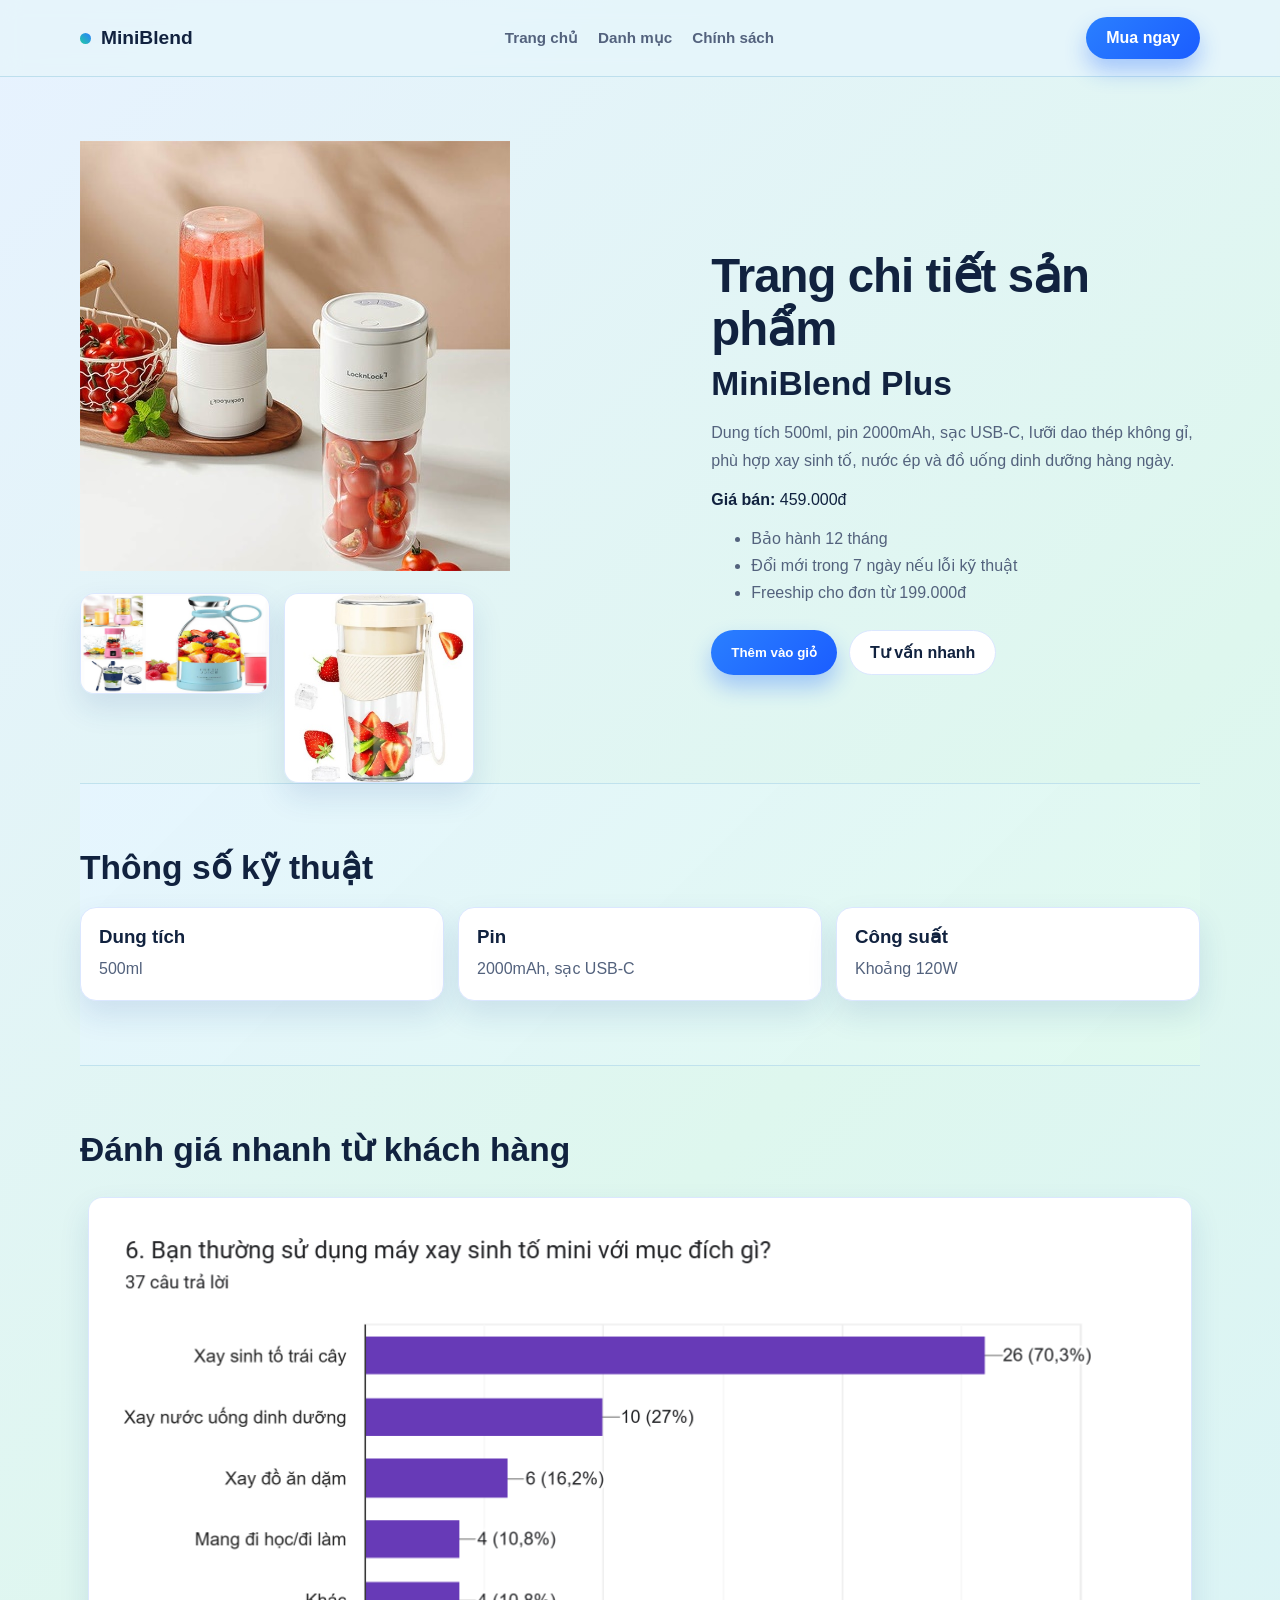
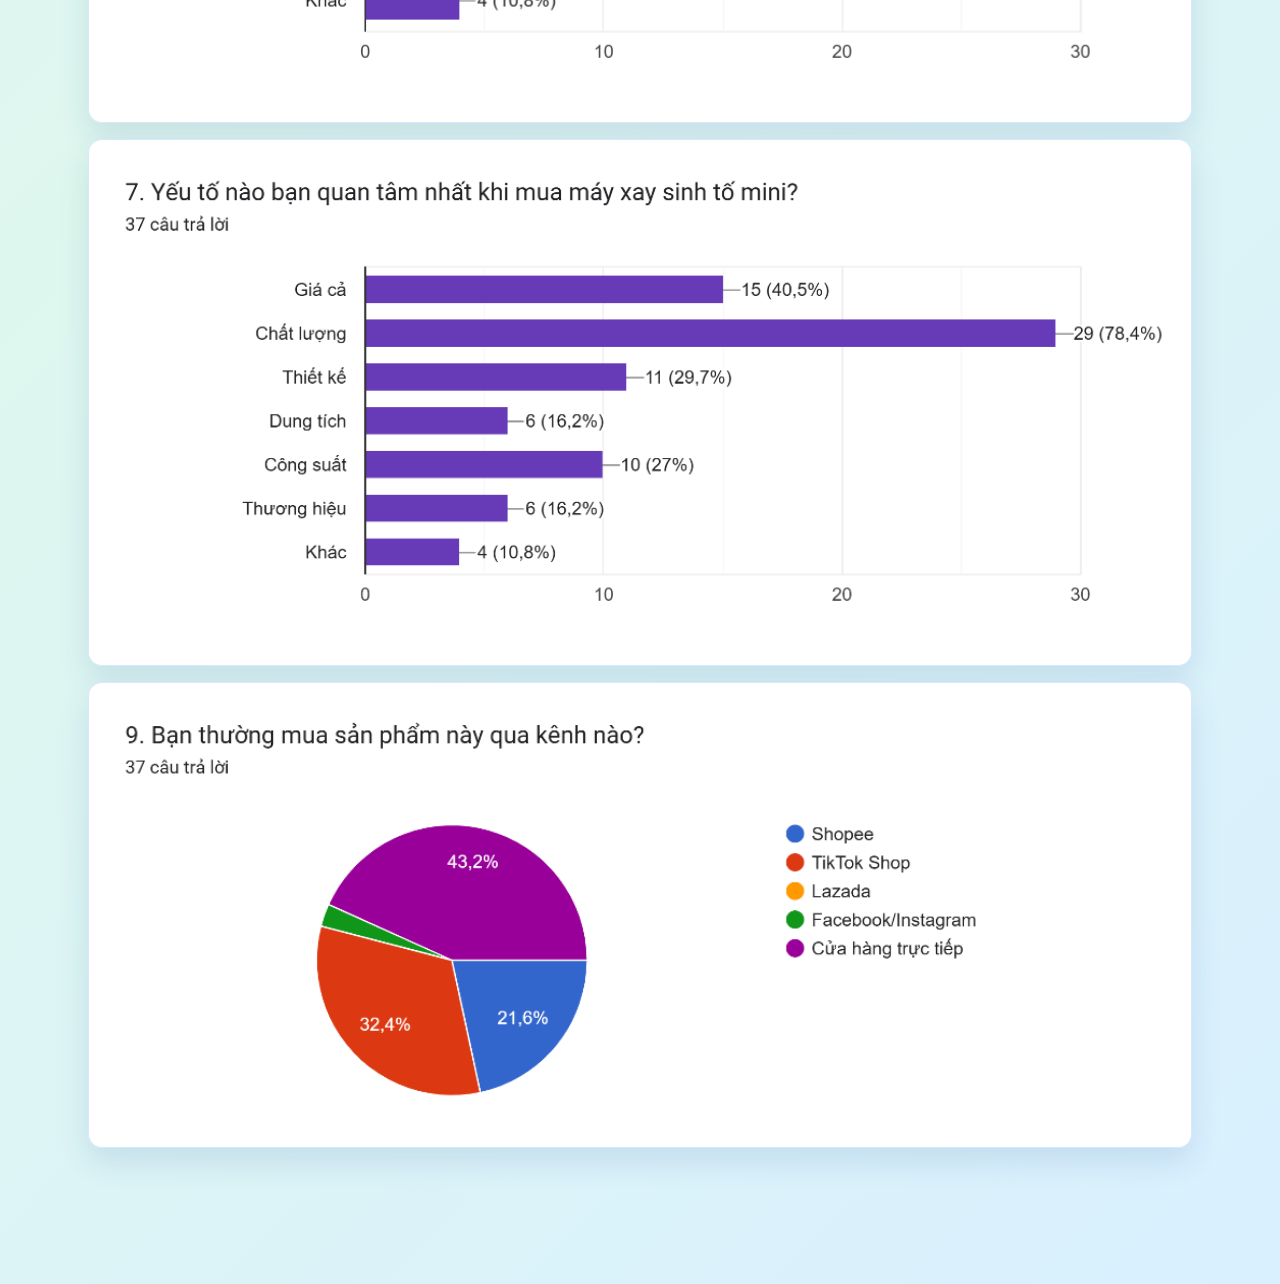
==== chi-tiet-san-pham.html @ 7af7c2ed "ad" ====
<!doctype html>
<html lang="vi">
  <head>
    <meta charset="UTF-8" />
    <meta name="viewport" content="width=device-width, initial-scale=1.0" />
    <title>MiniBlend - Chi tiết sản phẩm</title>
    <link rel="stylesheet" href="styles.css" />
  </head>
  <body>
    <header class="site-header">
      <div class="container nav-wrap">
        <a class="brand" href="index.html"><span class="brand-dot"></span><span>MiniBlend</span></a>
        <nav class="nav-menu">
          <a href="index.html">Trang chủ</a>
          <a href="danh-muc-san-pham.html">Danh mục</a>
          <a href="chinh-sach.html">Chính sách</a>
        </nav>
        <a class="btn btn-primary" href="gio-hang-thanh-toan.html">Mua ngay</a>
      </div>
    </header>

    <main class="section">
      <div class="container hero-grid">
        <div>
          <img src="IMG/Picture8.png" alt="MiniBlend Plus" />
          <div class="image-row">
            <img src="IMG/Picture3.png" alt="Góc nhìn sản phẩm 1" />
            <img src="IMG/Picture4.png" alt="Góc nhìn sản phẩm 2" />
          </div>
        </div>
        <div>
          <h1>Trang chi tiết sản phẩm</h1>
          <h2>MiniBlend Plus</h2>
          <p class="section-intro">
            Dung tích 500ml, pin 2000mAh, sạc USB-C, lưỡi dao thép không gỉ, phù hợp xay sinh tố,
            nước ép và đồ uống dinh dưỡng hàng ngày.
          </p>
          <p><strong>Giá bán:</strong> 459.000đ</p>
          <ul>
            <li>Bảo hành 12 tháng</li>
            <li>Đổi mới trong 7 ngày nếu lỗi kỹ thuật</li>
            <li>Freeship cho đơn từ 199.000đ</li>
          </ul>
          <div class="hero-actions">
            <button class="btn btn-primary" type="button" data-add-to-cart data-name="MiniBlend Plus" data-price="459000">Thêm vào giỏ</button>
            <a class="btn btn-ghost" href="lien-he.html">Tư vấn nhanh</a>
          </div>
        </div>
      </div>

      <div class="container section section-soft">
        <h2>Thông số kỹ thuật</h2>
        <div class="support-grid">
          <article class="support-card"><h3>Dung tích</h3><p>500ml</p></article>
          <article class="support-card"><h3>Pin</h3><p>2000mAh, sạc USB-C</p></article>
          <article class="support-card"><h3>Công suất</h3><p>Khoảng 120W</p></article>
        </div>
      </div>

      <div class="container section">
        <h2>Đánh giá nhanh từ khách hàng</h2>
        <div class="review-slider">
          <div class="review-item"><img src="IMG/Picture14.png" alt="Đánh giá 1" /></div>
          <div class="review-item"><img src="IMG/Picture15.png" alt="Đánh giá 2" /></div>
          <div class="review-item"><img src="IMG/Picture16.png" alt="Đánh giá 3" /></div>
        </div>
      </div>
    </main>
    <script src="app.js"></script>
  </body>
</html>
---- styles.css ----
:root {
  --bg: #f4f8ff;
  --surface: #ffffff;
  --text: #11223f;
  --muted: #53627d;
  --primary: #2a7fff;
  --secondary: #21c9a3;
  --line: #dbe7ff;
  --shadow: 0 14px 30px rgba(27, 70, 146, 0.12);
}

* {
  box-sizing: border-box;
}

html {
  scroll-behavior: smooth;
}

body {
  margin: 0;
  font-family: "Be Vietnam Pro", Arial, sans-serif;
  color: var(--text);
  background: linear-gradient(135deg, #e7f2ff 0%, #def7ee 45%, #d9f0ff 100%);
}

img {
  max-width: 100%;
  display: block;
}

.container {
  width: min(1120px, 92%);
  margin: 0 auto;
}

.site-header {
  position: sticky;
  top: 0;
  z-index: 10;
  backdrop-filter: blur(10px);
  background: rgba(230, 245, 251, 0.86);
  border-bottom: 1px solid rgba(184, 220, 236, 0.9);
}
.nav-actions {
  display: flex;
  align-items: center;
  gap: 12px;
}

.cart-btn {
  position: relative;
  display: inline-flex;
  align-items: center;
  justify-content: center;
  background: white;
  border: 1px solid #ddd;
  padding: 8px 12px;
  border-radius: 8px;
  cursor: pointer;
  font-size: 18px;
  text-decoration: none;
  color: inherit;
}

.cart-btn:hover {
  background: #f5f5f5;
}
.cart-count {
  position: absolute;
  top: -6px;
  right: -6px;
  background: red;
  color: white;
  font-size: 12px;
  padding: 2px 6px;
  border-radius: 50%;
}
.nav-wrap {
  min-height: 76px;
  display: flex;
  align-items: center;
  justify-content: space-between;
  gap: 16px;
}

.brand {
  color: var(--text);
  text-decoration: none;
  font-weight: 800;
  font-size: 1.2rem;
  display: inline-flex;
  align-items: center;
  gap: 10px;
}

.brand-logo {
  width: 35px !important ;
  height: 50px !important ;

  
}

.brand-dot {
  width: 11px;
  height: 11px;
  border-radius: 50%;
  background: linear-gradient(45deg, var(--secondary), var(--primary));
}

.nav-menu {
  display: flex;
  gap: 20px;
}

.nav-menu a {
  text-decoration: none;
  color: var(--muted);
  font-weight: 600;
  font-size: 0.95rem;
}

.btn {
  border: 0;
  border-radius: 999px;
  text-decoration: none;
  display: inline-flex;
  justify-content: center;
  align-items: center;
  padding: 12px 20px;
  font-weight: 700;
  transition: transform 0.18s ease, box-shadow 0.18s ease, opacity 0.18s ease;
}

.btn:hover {
  transform: translateY(-2px);
}

.btn-primary {
  background: linear-gradient(135deg, var(--primary), #1b5dff);
  color: #fff;
  box-shadow: 0 12px 22px rgba(33, 106, 255, 0.33);
}

.btn-ghost {
  border: 1px solid var(--line);
  color: var(--text);
  background: #fff;
}

.btn-large {
  padding-inline: 28px;
  min-height: 54px;
  font-size: 1rem;
}

.hero {
  padding: 52px 0 34px;
}

.hero-grid {
  display: grid;
  grid-template-columns: 1.1fr 0.9fr;
  align-items: center;
  gap: 34px;
}

.tag {
  display: inline-block;
  margin: 0 0 14px;
  padding: 8px 14px;
  border-radius: 999px;
  background: #e8fff9;
  color: #0f9d81;
  font-weight: 700;
  font-size: 0.84rem;
}

h1 {
  margin: 0;
  line-height: 1.12;
  font-size: clamp(1.9rem, 3.7vw, 3rem);
}

main.section h1 {
  margin-bottom: 10px;
  letter-spacing: -0.02em;
}

main.section ul {
  color: var(--muted);
  line-height: 1.7;
}

.hero-content p {
  color: var(--muted);
  line-height: 1.75;
  margin: 18px 0 0;
}

.hero-actions {
  margin-top: 24px;
  display: flex;
  gap: 12px;
  flex-wrap: wrap;
}

.hero-product-gallery {
  margin-top: 20px;
  display: grid;
  gap: 12px;
  grid-template-columns: repeat(3, minmax(0, 1fr));
}

.hero-product-gallery figure {
  margin: 0;
  background: rgba(255, 255, 255, 0.9);
  border: 1px solid var(--line);
  border-radius: 14px;
  padding: 8px;
  box-shadow: var(--shadow);
  transition: transform 0.22s ease, box-shadow 0.22s ease;
}

.hero-product-gallery figure:hover {
  transform: translateY(-4px);
  box-shadow: 0 16px 26px rgba(24, 70, 149, 0.2);
}

.hero-product-gallery img {
  width: 100%;
  aspect-ratio: 4 / 3;
  object-fit: cover;
  border-radius: 10px;
}

.hero-product-gallery figcaption {
  margin-top: 8px;
  text-align: center;
  font-size: 0.86rem;
  font-weight: 700;
  color: #1a4ea8;
}

.hero-kpis {
  list-style: none;
  display: grid;
  grid-template-columns: repeat(3, minmax(0, 1fr));
  gap: 12px;
  margin: 26px 0 0;
  padding: 0;
}

.hero-kpis li {
  background: #fff;
  border: 1px solid var(--line);
  border-radius: 14px;
  padding: 12px;
  box-shadow: var(--shadow);
}

.hero-kpis strong {
  font-size: 1.2rem;
  display: block;
}

.hero-kpis span {
  font-size: 0.84rem;
  color: var(--muted);
}

.hero-media {
  position: relative;
}

.hero-media img {
  border-radius: 24px;
  box-shadow: var(--shadow);
  border: 1px solid rgba(255, 255, 255, 0.7);
}

.floating-card {
  position: absolute;
  left: -10px;
  bottom: 20px;
  background: #fff;
  border: 1px solid var(--line);
  border-radius: 16px;
  padding: 10px 14px;
  box-shadow: var(--shadow);
}

.small {
  margin: 0;
  color: var(--muted);
  font-size: 0.8rem;
}

.section {
  padding: 64px 0;
}

.section-soft {
  background: linear-gradient(135deg, rgba(230, 245, 255, 0.9), rgba(224, 250, 238, 0.92));
  border-top: 1px solid rgba(189, 224, 237, 0.9);
  border-bottom: 1px solid rgba(189, 224, 237, 0.9);
}

h2 {
  margin: 0 0 12px;
  font-size: clamp(1.4rem, 2.8vw, 2.1rem);
}

.section-intro {
  color: var(--muted);
  max-width: 760px;
  line-height: 1.75;
}

.card-grid {
  display: grid;
  gap: 16px;
  grid-template-columns: repeat(4, minmax(0, 1fr));
  margin-top: 24px;
}

.card {
  background: var(--surface);
  border: 1px solid var(--line);
  border-radius: 16px;
  padding: 18px;
  box-shadow: var(--shadow);
  transition: transform 0.22s ease, box-shadow 0.22s ease, border-color 0.22s ease;
}

.card:hover {
  transform: translateY(-6px);
  border-color: #bed5ff;
  box-shadow: 0 18px 30px rgba(31, 81, 168, 0.2);
}

.card h3 {
  margin: 0 0 10px;
  font-size: 1.02rem;
}

.card p {
  margin: 0;
  color: var(--muted);
  line-height: 1.65;
}

.image-row {
  margin-top: 22px;
  display: grid;
  gap: 14px;
  grid-template-columns: repeat(3, minmax(0, 1fr));
}

.image-row img,
.chart-grid img,
.promo-grid img {
  border-radius: 14px;
  border: 1px solid var(--line);
  box-shadow: var(--shadow);
  transition: transform 0.25s ease, box-shadow 0.25s ease, filter 0.25s ease;
}

.image-row img:hover,
.chart-grid img:hover,
.promo-grid img:hover,
.cta-image:hover {
  transform: translateY(-4px) scale(1.01);
  box-shadow: 0 18px 28px rgba(25, 71, 152, 0.22);
  filter: saturate(1.05);
}

.stats-grid {
  margin-top: 22px;
  display: grid;
  gap: 12px;
  grid-template-columns: repeat(4, minmax(0, 1fr));
}

.stat {
  background: #fff;
  border: 1px solid var(--line);
  border-radius: 14px;
  padding: 16px;
}

.stat strong {
  display: block;
  font-size: 1.5rem;
  color: #1e68ff;
}

.stat span {
  color: var(--muted);
  font-size: 0.9rem;
}

.chart-grid {
  margin-top: 18px;
  display: grid;
  gap: 14px;
  grid-template-columns: repeat(3, minmax(0, 1fr));
}

.chart-item {
  margin: 0;
  background: #fff;
  border: 1px solid var(--line);
  border-radius: 14px;
  overflow: hidden;
  box-shadow: var(--shadow);
}

.chart-item figcaption {
  padding: 10px 12px 12px;
  display: flex;
  justify-content: space-between;
  align-items: center;
  gap: 10px;
}

.chart-item figcaption strong {
  font-size: 0.92rem;
}

.chart-item figcaption span {
  color: #1d5ee1;
  font-weight: 800;
  white-space: nowrap;
}

.add-cart-btn {
  width: calc(100% - 16px);
  margin: 0 8px 10px;
  padding: 10px 12px;
  border-radius: 10px;
}

.swot-grid {
  margin-top: 20px;
  display: grid;
  gap: 14px;
  grid-template-columns: repeat(4, minmax(0, 1fr));
}

.swot-card {
  background: #fff;
  border: 1px solid var(--line);
  border-radius: 16px;
  padding: 16px;
  box-shadow: var(--shadow);
  transition: transform 0.2s ease, border-color 0.2s ease;
}

.swot-card:hover {
  transform: translateY(-5px);
  border-color: #bfd6ff;
}

.swot-card h3 {
  margin: 0 0 10px;
}

.swot-card ul {
  margin: 0;
  padding-left: 18px;
  color: var(--muted);
  line-height: 1.62;
}

.timeline {
  margin-top: 20px;
  display: grid;
  gap: 14px;
  grid-template-columns: repeat(4, minmax(0, 1fr));
}

.timeline-item {
  background: #fff;
  border: 1px solid var(--line);
  border-radius: 16px;
  padding: 16px;
  box-shadow: var(--shadow);
  transition: transform 0.22s ease, box-shadow 0.22s ease;
}

.timeline-item:hover {
  transform: translateY(-6px);
  box-shadow: 0 18px 30px rgba(28, 77, 161, 0.2);
}

.timeline-item span {
  display: inline-block;
  padding: 4px 10px;
  border-radius: 999px;
  background: #ebf3ff;
  color: #1d5ee1;
  font-size: 0.82rem;
  font-weight: 700;
}

.timeline-item h3 {
  margin: 10px 0 8px;
  font-size: 1rem;
}

.timeline-item p {
  margin: 0;
  color: var(--muted);
  line-height: 1.65;
}

.vision-grid {
  margin-top: 20px;
  display: grid;
  gap: 14px;
  grid-template-columns: repeat(2, minmax(0, 1fr));
}

.vision-card {
  background: #fff;
  border: 1px solid var(--line);
  border-radius: 16px;
  padding: 18px;
  box-shadow: var(--shadow);
  transition: transform 0.2s ease, border-color 0.2s ease;
}

.vision-card:hover {
  transform: translateY(-5px);
  border-color: #bfd6ff;
}

.vision-card h3 {
  margin: 0 0 8px;
}

.vision-card p {
  margin: 0;
  color: var(--muted);
  line-height: 1.65;
}

.persona-grid {
  margin-top: 20px;
  display: grid;
  gap: 14px;
  grid-template-columns: repeat(4, minmax(0, 1fr));
}

.persona-card {
  background: #fff;
  border: 1px solid var(--line);
  border-radius: 16px;
  padding: 16px;
  box-shadow: var(--shadow);
  transition: transform 0.2s ease, box-shadow 0.2s ease;
}

.persona-card:hover {
  transform: translateY(-6px);
  box-shadow: 0 18px 30px rgba(28, 77, 161, 0.2);
}

.persona-card h3 {
  margin: 0 0 8px;
}

.persona-card p {
  margin: 0;
  color: var(--muted);
  line-height: 1.62;
}

.channel-wrap {
  display: grid;
  gap: 16px;
  grid-template-columns: repeat(3, minmax(0, 1fr));
  margin-top: 22px;
}

.channel-card {
  background: #fff;
  border: 1px solid var(--line);
  border-radius: 16px;
  padding: 18px;
  box-shadow: var(--shadow);
  transition: transform 0.22s ease, border-color 0.22s ease;
}

.channel-card:hover {
  transform: translateY(-6px);
  border-color: #bdd3ff;
}

.channel-card img {
  height: 42px;
  width: auto;
  object-fit: contain;
}

.channel-card h3 {
  margin: 12px 0 8px;
}

.channel-card p {
  margin: 0;
  color: var(--muted);
  line-height: 1.65;
}

.promo-grid {
  margin-top: 20px;
  display: grid;
  gap: 14px;
  grid-template-columns: repeat(4, minmax(0, 1fr));
}

.finance-table-wrap {
  margin-top: 18px;
  border: 1px solid var(--line);
  border-radius: 16px;
  overflow: auto;
  background: #fff;
  box-shadow: var(--shadow);
}

.finance-table {
  width: 100%;
  min-width: 680px;
  border-collapse: collapse;
}

.finance-table th,
.finance-table td {
  text-align: left;
  padding: 14px 16px;
  border-bottom: 1px solid #e7efff;
}

.finance-table thead th {
  background: #f3f8ff;
  color: #1a4ea8;
  font-weight: 700;
}

.finance-table tbody tr:last-child td {
  border-bottom: 0;
}

.finance-table tbody tr {
  transition: background-color 0.18s ease;
}

.finance-table tbody tr:hover {
  background: #f6faff;
}

.support-grid {
  margin-top: 20px;
  display: grid;
  gap: 14px;
  grid-template-columns: repeat(3, minmax(0, 1fr));
}

.support-card {
  background: #fff;
  border: 1px solid var(--line);
  border-radius: 16px;
  padding: 18px;
  box-shadow: var(--shadow);
  transition: transform 0.2s ease, border-color 0.2s ease;
}

.support-card:hover {
  transform: translateY(-6px);
  border-color: #bfd4ff;
}

.support-card h3 {
  margin: 0 0 8px;
}

.support-card p {
  margin: 0;
  color: var(--muted);
  line-height: 1.65;
}

.support-card .btn {
  margin-top: 12px;
}

.review-slider {
  margin-top: 20px;
}

.review-item {
  padding: 8px;
}

.review-item img {
  width: 100%;
  border-radius: 14px;
  border: 1px solid var(--line);
  box-shadow: var(--shadow);
  transition: transform 0.25s ease, box-shadow 0.25s ease;
}

.review-item img:hover {
  transform: translateY(-4px) scale(1.01);
  box-shadow: 0 18px 28px rgba(25, 71, 152, 0.22);
}

.review-slider .slick-dots {
  bottom: -34px;
}

.review-slider .slick-dots li button:before {
  color: #9ebcff;
  font-size: 10px;
}

.review-slider .slick-dots li.slick-active button:before {
  color: #2f54ff;
}

.fallback-slider {
  position: relative;
  min-height: 280px;
}

.fallback-slider .review-item {
  display: none;
  animation: fadeInReview 0.35s ease;
}

.fallback-slider .review-item.is-active {
  display: block;
}

@keyframes fadeInReview {
  from {
    opacity: 0;
    transform: translateY(4px);
  }
  to {
    opacity: 1;
    transform: translateY(0);
  }
}

.cta-wrap {
  border-radius: 22px;
  border: 1px solid #d4e4ff;
  background: linear-gradient(130deg, #f8fbff, #e9f2ff);
  padding: 24px;
  box-shadow: var(--shadow);
  display: flex;
  justify-content: space-between;
  align-items: center;
  gap: 20px;
}

.cta-content {
  flex: 1;
}

.cta p {
  margin: 10px 0 0;
  color: var(--muted);
  line-height: 1.7;
}

.order-form {
  margin-top: 18px;
  display: flex;
  flex-direction: column;
  gap: 12px;
}

.form-grid {
  display: grid;
  gap: 12px;
  grid-template-columns: repeat(2, minmax(0, 1fr));
}

.order-form label {
  display: flex;
  flex-direction: column;
  gap: 7px;
  font-weight: 600;
  color: #2f4266;
  font-size: 0.92rem;
}

.order-form input,
.order-form select,
.order-form textarea {
  width: 100%;
  border-radius: 12px;
  border: 1px solid #cfe0ff;
  background: #fff;
  padding: 11px 12px;
  font: inherit;
  color: var(--text);
}

.order-form input:focus,
.order-form select:focus,
.order-form textarea:focus {
  outline: 2px solid rgba(42, 127, 255, 0.2);
  border-color: #2a7fff;
}

.order-form button {
  margin-top: 4px;
  width: fit-content;
}

.order-form button,
.support-card .btn,
.btn-primary {
  transition: transform 0.18s ease, box-shadow 0.18s ease, filter 0.18s ease;
}

.btn-primary:hover {
  filter: brightness(1.04);
}

.cta-image {
  width: min(370px, 100%);
  border-radius: 18px;
  border: 1px solid #d4e4ff;
  box-shadow: var(--shadow);
}

.floating-contact {
  position: fixed;
  right: 18px;
  bottom: 20px;
  z-index: 40;
  display: flex;
  flex-direction: column;
  align-items: flex-end;
  gap: 10px;
}

.contact-btn {
  width: 56px;
  height: 56px;
  text-decoration: none;
  color: #fff;
  font-weight: 700;
  border-radius: 50%;
  padding: 0;
  box-shadow: 0 10px 18px rgba(27, 70, 146, 0.28);
  transition: transform 0.18s ease, box-shadow 0.18s ease;
  display: inline-flex;
  align-items: center;
  justify-content: center;
}

.contact-btn:hover {
  transform: translateY(-2px);
}

.contact-btn svg {
  width: 24px;
  height: 24px;
  flex: 0 0 24px;
}

.contact-btn.zalo {
  background: linear-gradient(135deg, #18a3ff, #0b74ff);
}

.contact-btn.messenger {
  background: linear-gradient(135deg, #7a5cff, #2f54ff);
}

.chat-widget {
  position: relative;
  z-index: 42;
}

.chat-toggle {
  width: 58px;
  height: 58px;
  border: 0;
  border-radius: 50%;
  background: linear-gradient(135deg, #6e74ff, #2f54ff);
  box-shadow: 0 12px 24px rgba(45, 84, 255, 0.35);
  display: inline-flex;
  align-items: center;
  justify-content: center;
  cursor: pointer;
  transition: transform 0.2s ease, box-shadow 0.2s ease;
}

.chat-toggle svg {
  width: 28px;
  height: 28px;
}

.chat-toggle:hover {
  transform: translateY(-3px) scale(1.04);
  box-shadow: 0 16px 24px rgba(45, 84, 255, 0.4);
}

.chat-panel {
  position: absolute;
  right: 0;
  bottom: calc(100% + 12px);
  width: 320px;
  max-width: calc(100vw - 24px);
  background: #fff;
  border: 1px solid var(--line);
  border-radius: 18px;
  box-shadow: 0 20px 36px rgba(20, 58, 124, 0.2);
  overflow: hidden;
  margin-bottom: 12px;
  opacity: 0;
  visibility: hidden;
  transform: translateY(8px) scale(0.98);
  transition: all 0.2s ease;
}

.chat-panel.is-open {
  opacity: 1;
  visibility: visible;
  transform: translateY(0) scale(1);
}

.chat-header {
  min-height: 52px;
  background: linear-gradient(135deg, #2f54ff, #6f73ff);
  color: #fff;
  padding: 10px 12px;
  display: flex;
  align-items: center;
  justify-content: space-between;
}

.chat-close {
  border: 0;
  background: rgba(255, 255, 255, 0.2);
  color: #fff;
  width: 28px;
  height: 28px;
  border-radius: 50%;
  cursor: pointer;
}

.chat-body {
  max-height: 260px;
  overflow-y: auto;
  padding: 12px;
  display: flex;
  flex-direction: column;
  gap: 8px;
  background: #fbfdff;
}

.chat-bubble {
  max-width: 85%;
  padding: 9px 12px;
  border-radius: 12px;
  line-height: 1.45;
  font-size: 0.9rem;
}

.chat-bubble.bot {
  align-self: flex-start;
  background: #eef3ff;
  color: #1d2f57;
}

.chat-bubble.user {
  align-self: flex-end;
  background: #2f54ff;
  color: #fff;
}

.chat-quick {
  padding: 10px 12px;
  display: flex;
  gap: 8px;
  flex-wrap: wrap;
  border-top: 1px solid #e7efff;
}

.quick-btn {
  border: 1px solid #d7e3ff;
  background: #fff;
  color: #2047ba;
  border-radius: 999px;
  padding: 6px 10px;
  font-size: 0.78rem;
  cursor: pointer;
  transition: all 0.18s ease;
}

.quick-btn:hover {
  background: #edf3ff;
  border-color: #bcd0ff;
}

.chat-input-wrap {
  border-top: 1px solid #e7efff;
  padding: 10px 12px 12px;
  display: grid;
  grid-template-columns: 1fr auto;
  gap: 8px;
}

.chat-input-wrap input {
  border: 1px solid #d5e3ff;
  border-radius: 10px;
  padding: 10px;
  font: inherit;
}

.chat-input-wrap button {
  border: 0;
  border-radius: 10px;
  background: #2f54ff;
  color: #fff;
  padding: 10px 12px;
  font-weight: 700;
  cursor: pointer;
  transition: transform 0.18s ease, filter 0.18s ease;
}

.chat-input-wrap button:hover {
  transform: translateY(-1px);
  filter: brightness(1.05);
}

.site-footer {
  border-top: 1px solid #dbe7ff;
  background: rgba(255, 255, 255, 0.6);
}

.footer-wrap {
  min-height: 86px;
  display: flex;
  justify-content: space-between;
  align-items: center;
  gap: 16px;
}

.footer-wrap p {
  margin: 7px 0 0;
  color: var(--muted);
}

.footer-wrap img {
  width: 40px;
  height: 40px;
}

@media (max-width: 980px) {
  .nav-menu {
    display: none;
  }

  .hero-grid,
  .card-grid,
  .stats-grid,
  .chart-grid,
  .swot-grid,
  .vision-grid,
  .persona-grid,
  .timeline,
  .channel-wrap,
  .promo-grid,
  .support-grid,
  .image-row {
    grid-template-columns: repeat(2, minmax(0, 1fr));
  }

  .cta-wrap {
    flex-direction: column;
    align-items: flex-start;
  }

  .form-grid {
    grid-template-columns: 1fr;
  }
}

@media (max-width: 640px) {
  .hero {
    padding-top: 30px;
  }

  .hero-grid,
  .card-grid,
  .stats-grid,
  .chart-grid,
  .vision-grid,
  .persona-grid,
  .channel-wrap,
  .promo-grid,
  .support-grid,
  .image-row,
  .hero-kpis {
    grid-template-columns: 1fr;
  }

  .hero-product-gallery {
    grid-template-columns: 1fr;
  }

  .floating-card {
    left: 10px;
    right: 10px;
    bottom: 10px;
  }

  .floating-contact {
    right: 12px;
    bottom: 12px;
  }

  .chat-widget {
    position: relative;
  }

  .chat-toggle {
    width: 54px;
    height: 54px;
  }

  .chat-panel {
    width: min(320px, calc(100vw - 24px));
  }

  .contact-btn {
    width: 52px;
    height: 52px;
  }
}
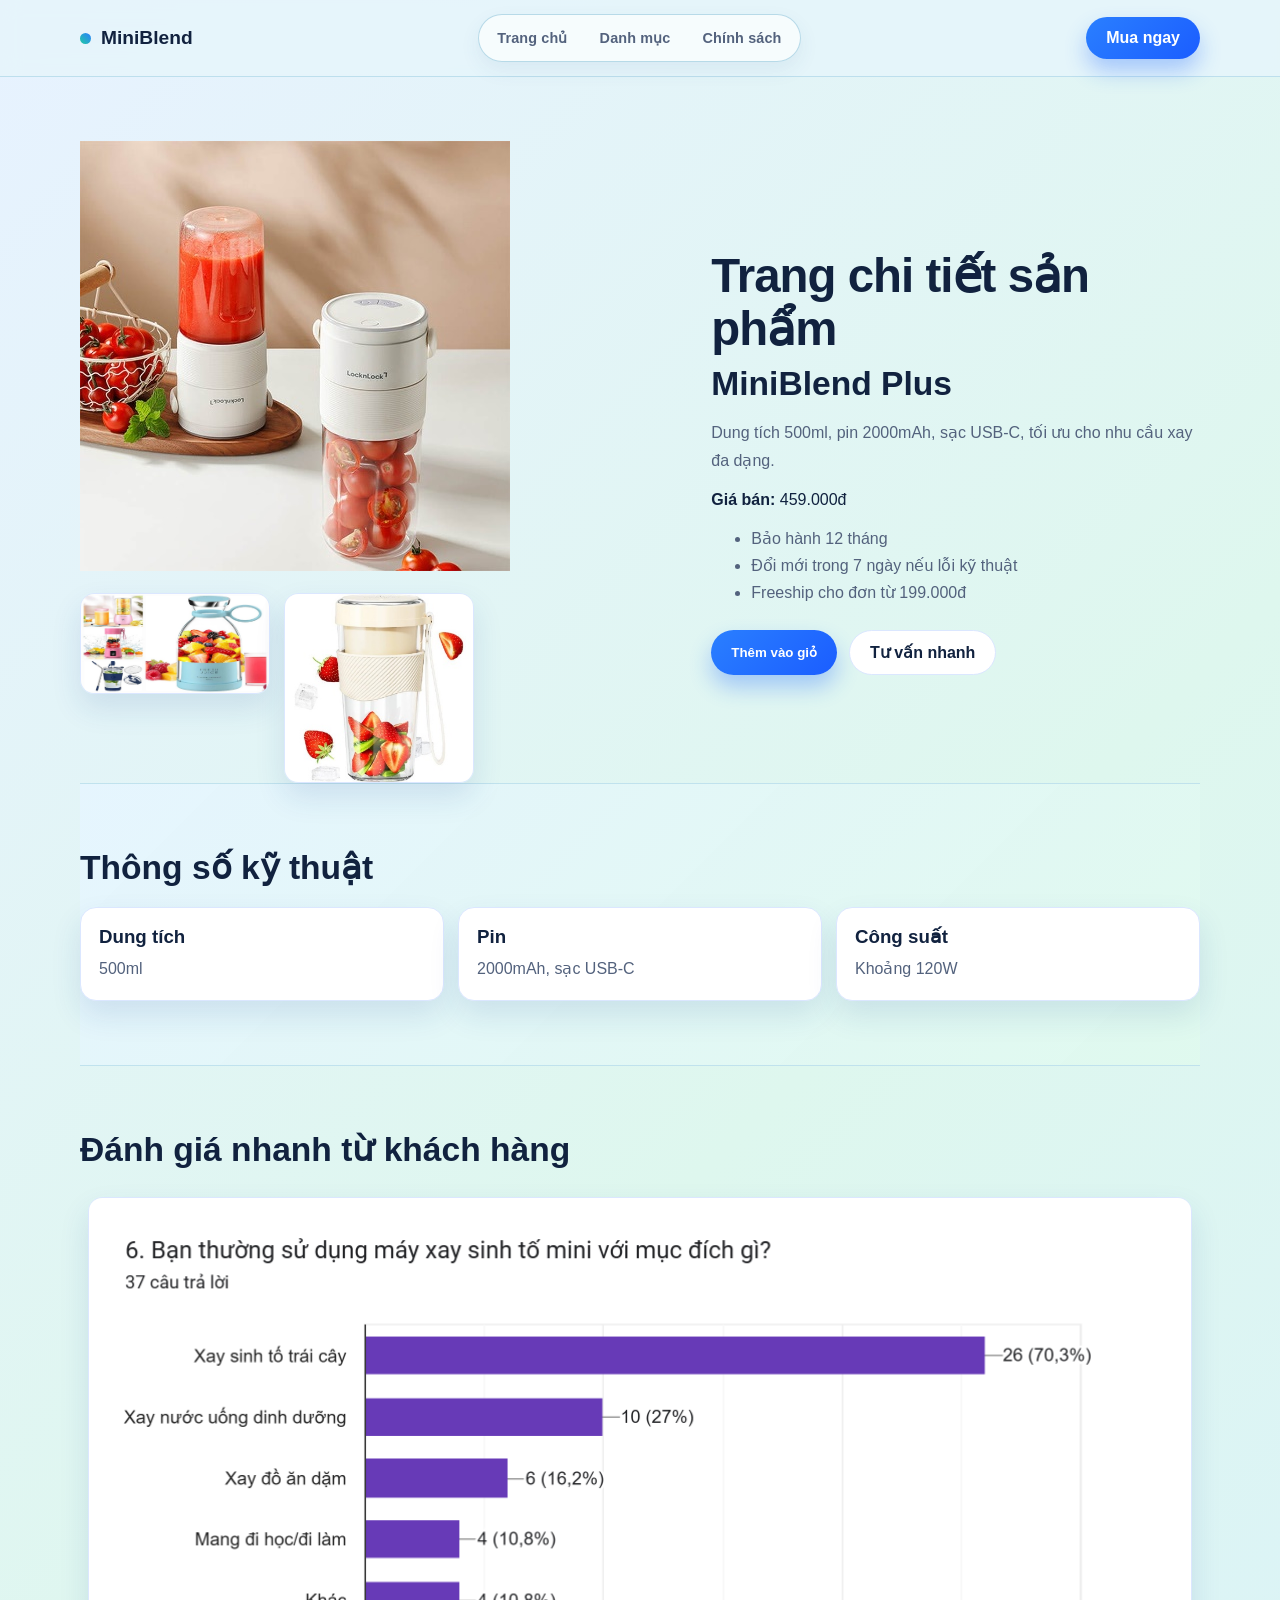
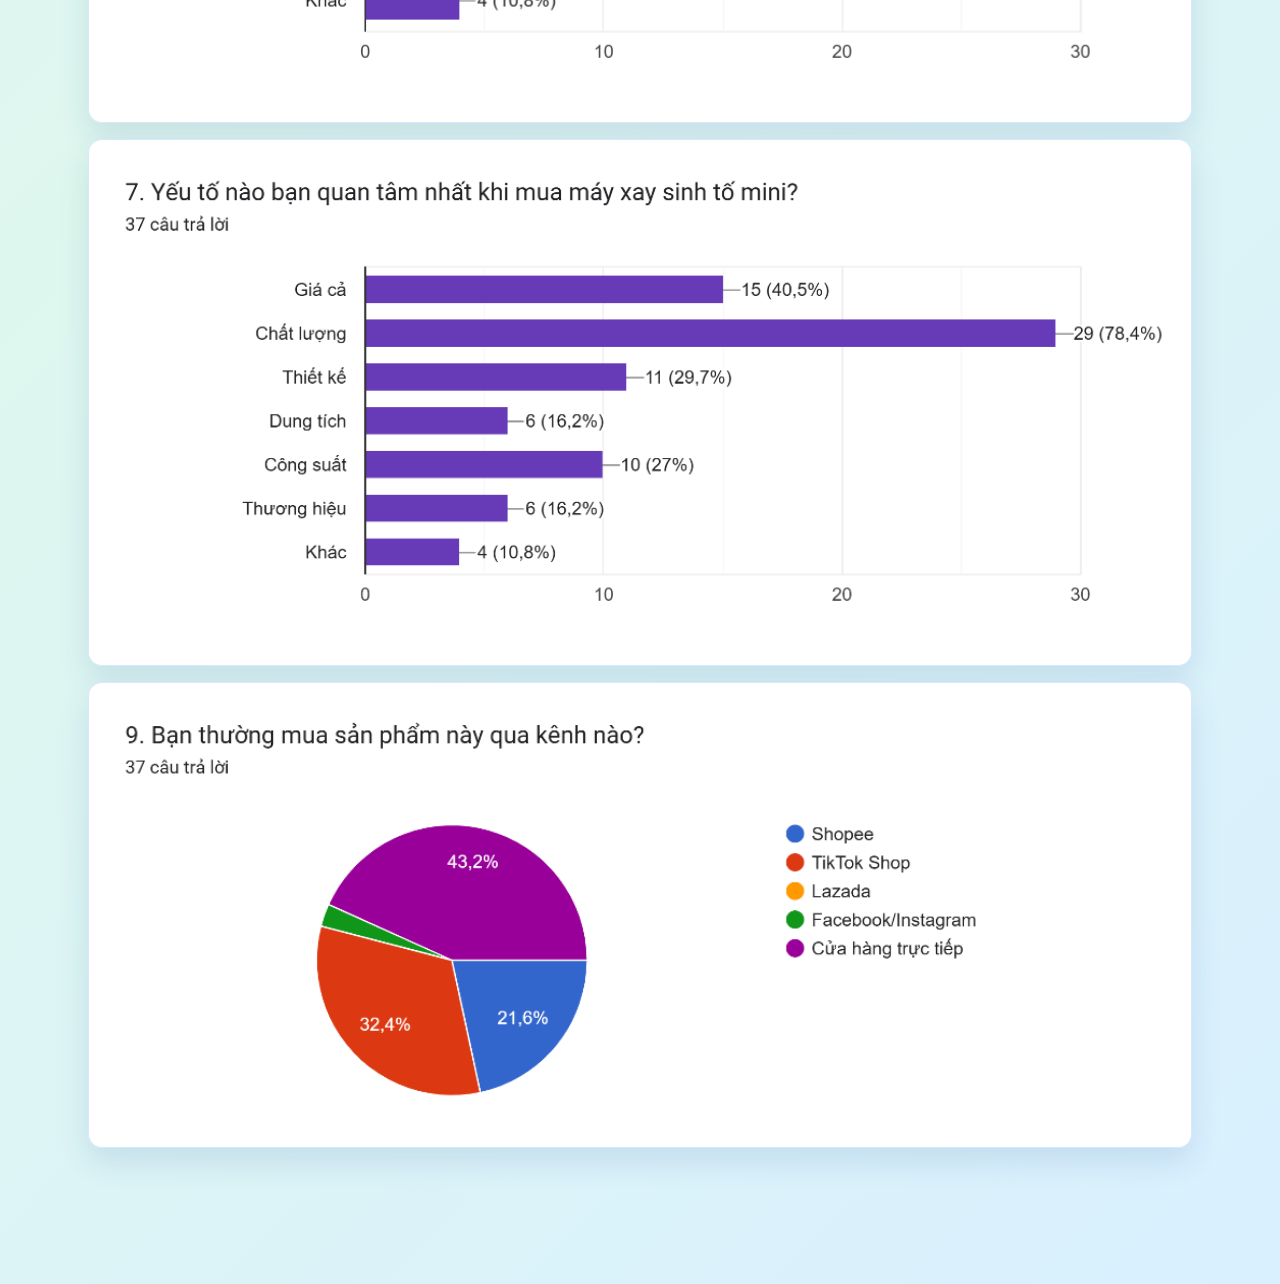
==== commit 072c5b71: "ad" ====
--- a/chi-tiet-san-pham.html
+++ b/chi-tiet-san-pham.html
@@ -22,27 +22,27 @@
     <main class="section">
       <div class="container hero-grid">
         <div>
-          <img src="IMG/Picture8.png" alt="MiniBlend Plus" />
+          <img id="detailImage" src="IMG/Picture8.png" alt="MiniBlend Plus" />
           <div class="image-row">
-            <img src="IMG/Picture3.png" alt="Góc nhìn sản phẩm 1" />
-            <img src="IMG/Picture4.png" alt="Góc nhìn sản phẩm 2" />
+            <img id="detailImageSub1" src="IMG/Picture3.png" alt="Góc nhìn sản phẩm 1" />
+            <img id="detailImageSub2" src="IMG/Picture4.png" alt="Góc nhìn sản phẩm 2" />
           </div>
         </div>
         <div>
           <h1>Trang chi tiết sản phẩm</h1>
-          <h2>MiniBlend Plus</h2>
-          <p class="section-intro">
+          <h2 id="detailName">MiniBlend Plus</h2>
+          <p class="section-intro" id="detailDesc">
             Dung tích 500ml, pin 2000mAh, sạc USB-C, lưỡi dao thép không gỉ, phù hợp xay sinh tố,
             nước ép và đồ uống dinh dưỡng hàng ngày.
           </p>
-          <p><strong>Giá bán:</strong> 459.000đ</p>
+          <p><strong>Giá bán:</strong> <span id="detailPrice">459.000đ</span></p>
           <ul>
             <li>Bảo hành 12 tháng</li>
             <li>Đổi mới trong 7 ngày nếu lỗi kỹ thuật</li>
             <li>Freeship cho đơn từ 199.000đ</li>
           </ul>
           <div class="hero-actions">
-            <button class="btn btn-primary" type="button" data-add-to-cart data-name="MiniBlend Plus" data-price="459000">Thêm vào giỏ</button>
+            <button class="btn btn-primary" id="detailAddToCartBtn" type="button" data-add-to-cart data-name="MiniBlend Plus" data-price="459000">Thêm vào giỏ</button>
             <a class="btn btn-ghost" href="lien-he.html">Tư vấn nhanh</a>
           </div>
         </div>
--- a/styles.css
+++ b/styles.css
@@ -110,14 +110,30 @@
 
 .nav-menu {
   display: flex;
-  gap: 20px;
+  align-items: center;
+  gap: 8px;
+  padding: 6px;
+  border: 1px solid rgba(177, 214, 230, 0.9);
+  border-radius: 999px;
+  background: rgba(255, 255, 255, 0.66);
+  box-shadow: 0 8px 20px rgba(33, 94, 142, 0.08);
 }
 
 .nav-menu a {
   text-decoration: none;
   color: var(--muted);
-  font-weight: 600;
-  font-size: 0.95rem;
+  font-weight: 700;
+  font-size: 0.9rem;
+  letter-spacing: 0.01em;
+  padding: 9px 12px;
+  border-radius: 999px;
+  transition: color 0.18s ease, background-color 0.18s ease, transform 0.18s ease;
+}
+
+.nav-menu a:hover {
+  color: #1659d8;
+  background: rgba(226, 239, 255, 0.9);
+  transform: translateY(-1px);
 }
 
 .btn {
